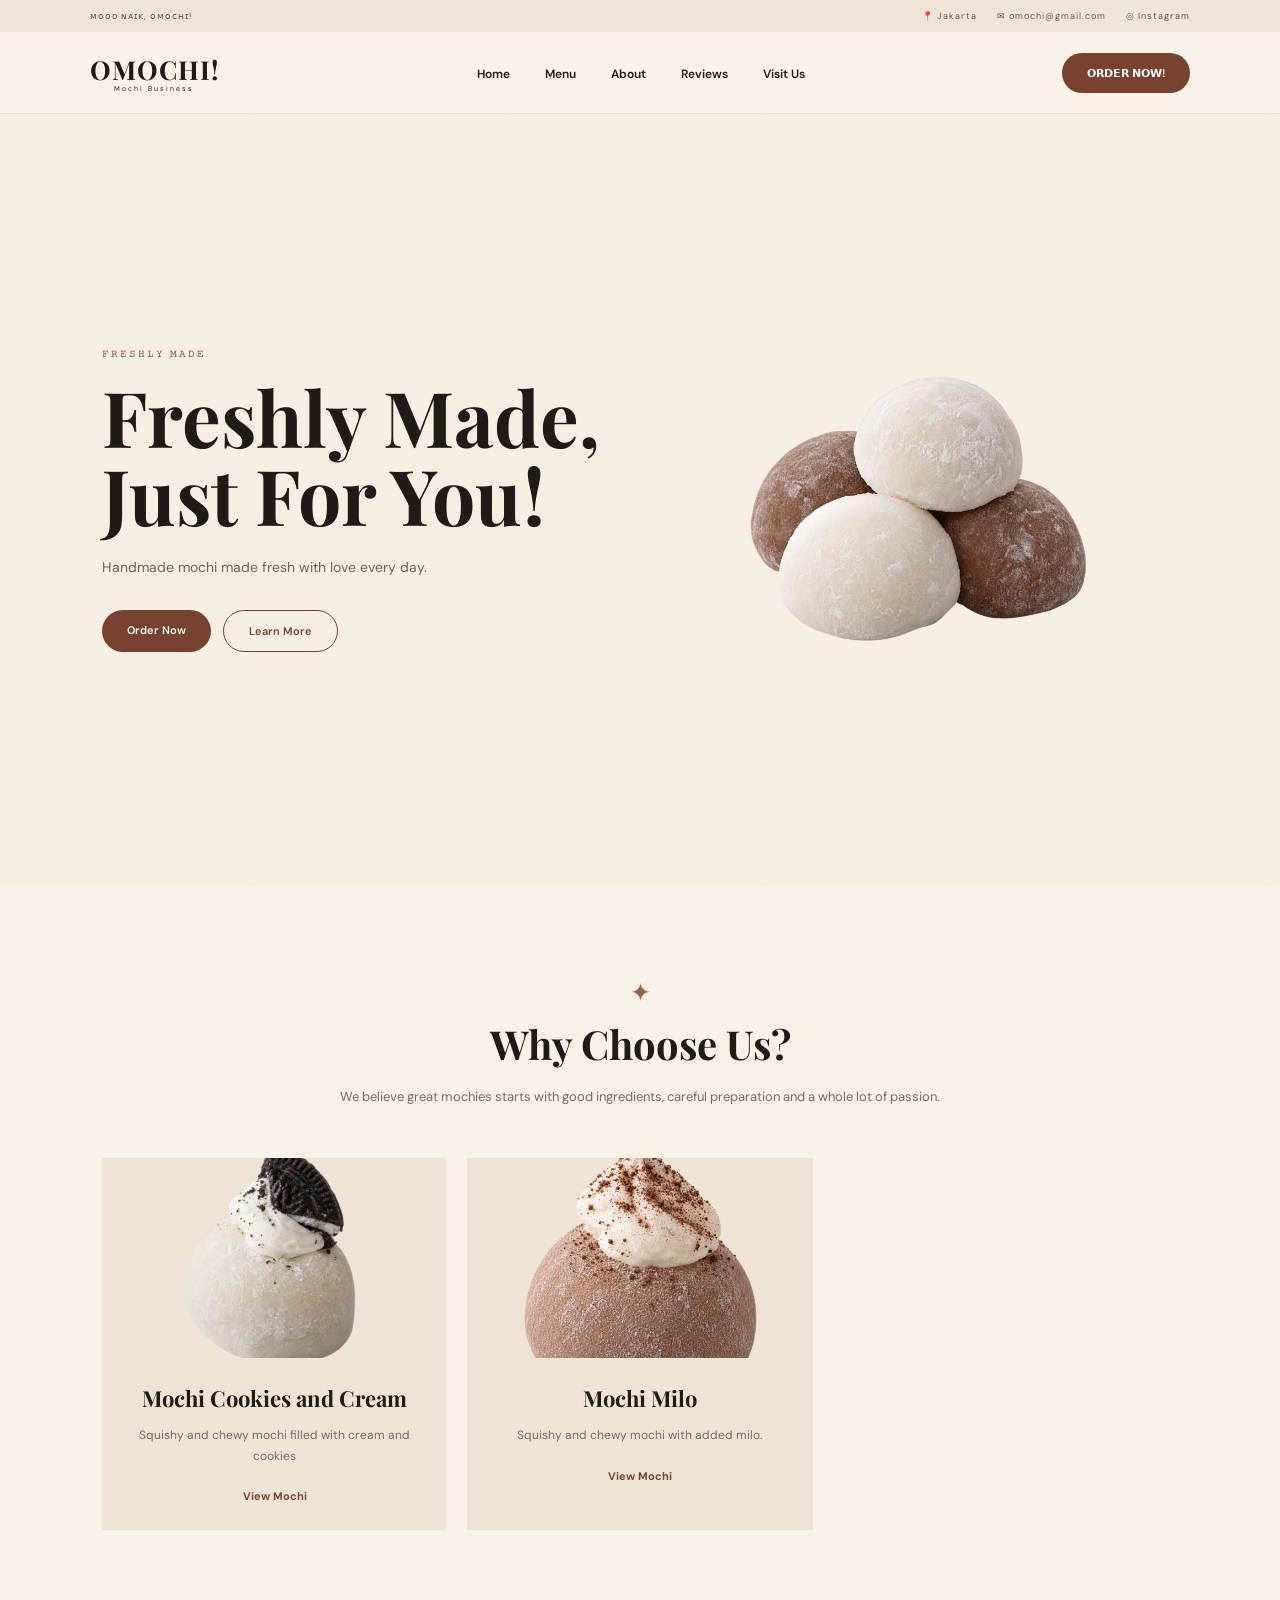
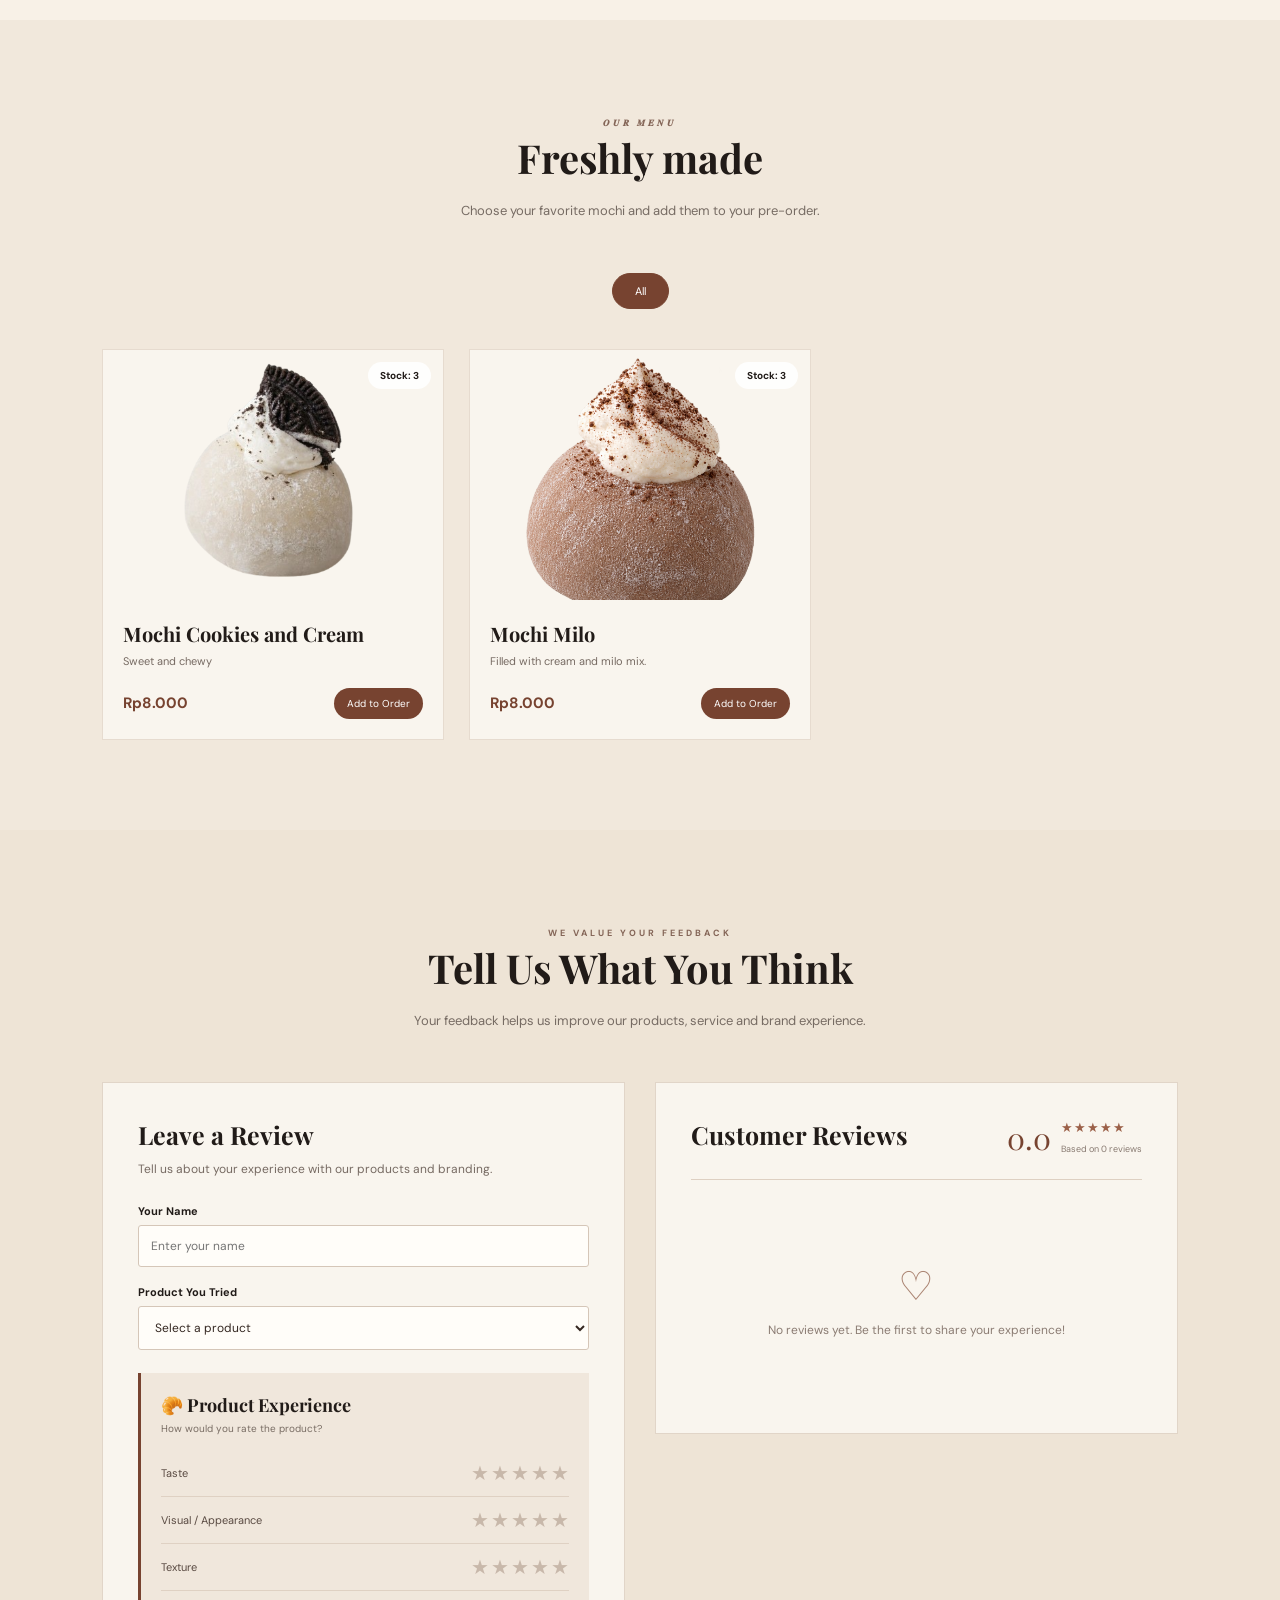
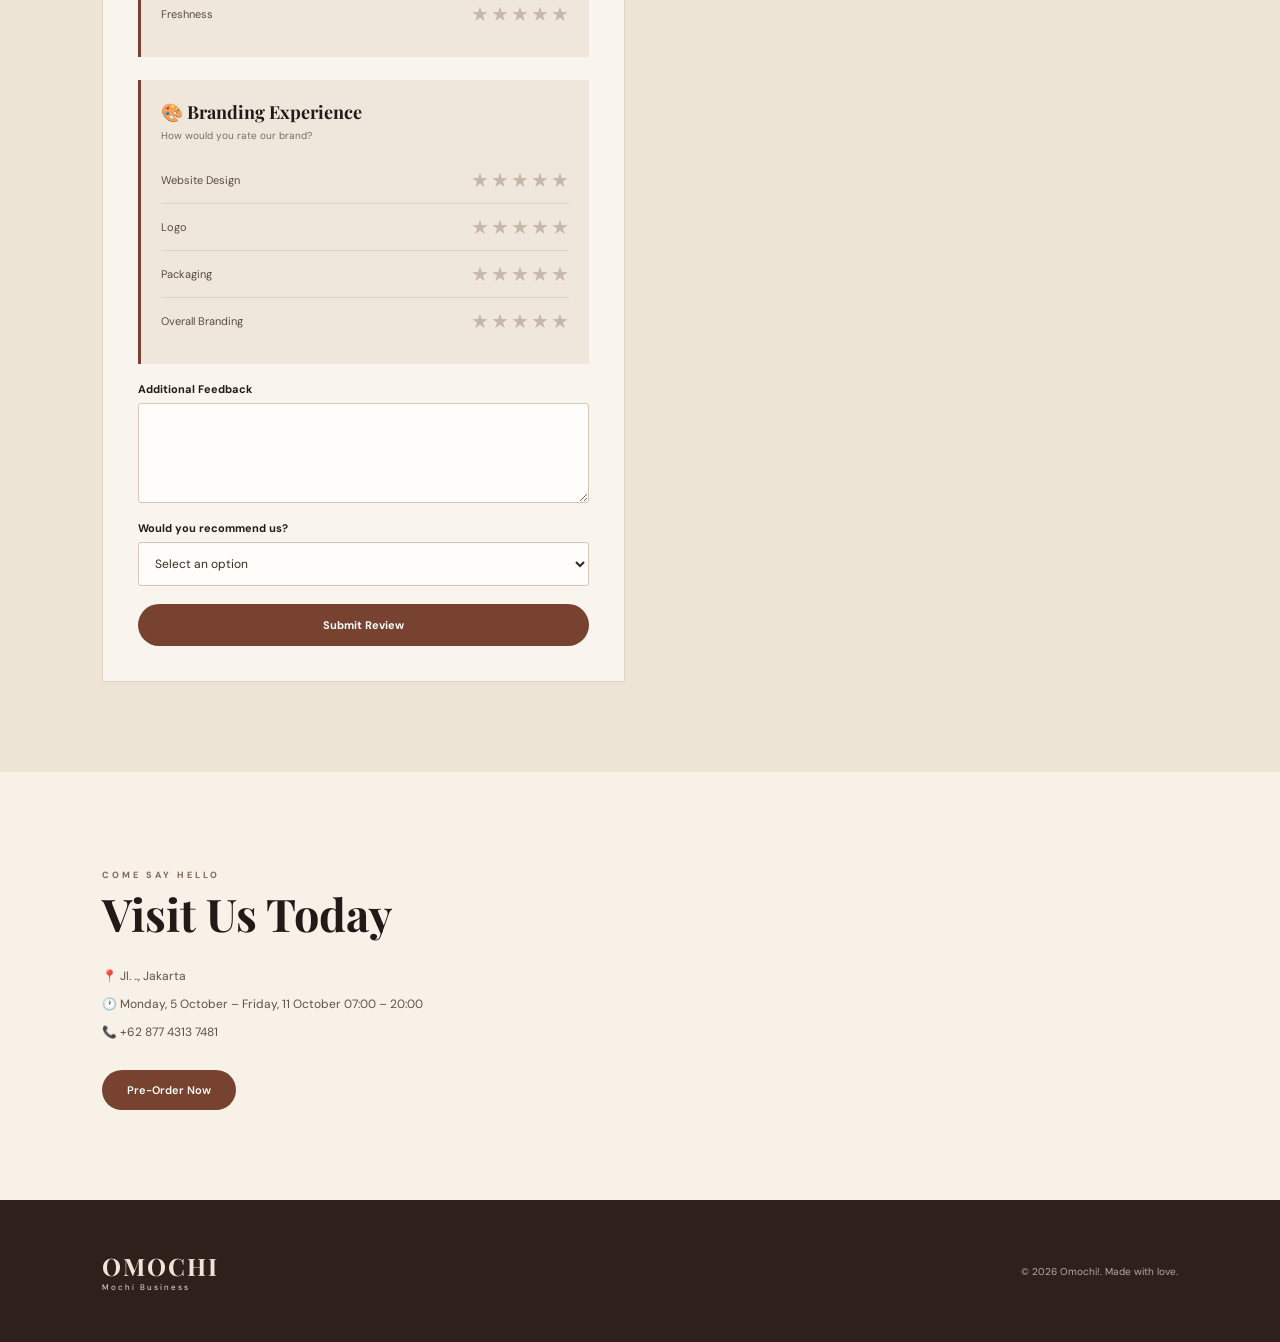
==== index.html @ c8cf7327 "Add files via upload" ====
<!DOCTYPE html>
<html lang="en">
<head>
    <meta charset="UTF-8">
    <meta name="viewport" content="width=device-width, initial-scale=1.0">

    <title>𝕆𝕄𝕆ℂℍ𝕀!</title>

    <link rel="stylesheet" href="omochi.css">

    <!-- Google Font -->
    <link rel="preconnect" href="https://fonts.googleapis.com">
    <link rel="preconnect" href="https://fonts.gstatic.com" crossorigin>
    <link
        href="https://fonts.googleapis.com/css2?family=DM+Sans:wght@400;500;600;700&family=Playfair+Display:wght@500;600;700&display=swap"
        rel="stylesheet"
    >
</head>

<body>

<!-- ================= HEADER ================= -->

<header class="header">

    <div class="top-bar">
        <p>ᴍᴏᴏᴅ ɴᴀɪᴋ, ᴏᴍᴏᴄʜɪ!</p>

        <div class="top-links">
            <span>📍 Jakarta</span>
            <span>✉ omochi@gmail.com</span>
            <span>◎ Instagram</span>
        </div>
    </div>

    <nav class="navbar">

        <a href="#home" class="logo">
            <span>OMOCHI!</span>
            <small>Mochi Business</small>
        </a>

        <button class="menu-toggle" id="menuToggle">
            ☰
        </button>

        <ul class="nav-links" id="navLinks">
            <li><a href="#home">Home</a></li>
            <li><a href="#menu">Menu</a></li>
            <li><a href="#about">About</a></li>
            <li><a href="#reviews">Reviews</a></li>
            <li><a href="#visit">Visit Us</a></li>
        </ul>

        <button class="order-button" onclick="openOrder()">
            𝗢𝗥𝗗𝗘𝗥 𝗡𝗢𝗪!
        </button>

    </nav>

</header>


<!-- ================= HERO ================= -->

<section class="hero" id="home">

    <div class="hero-content">

        <p class="eyebrow">𝙵𝚁𝙴𝚂𝙷𝙻𝚈 𝙼𝙰𝙳𝙴</p>

        <h1>
            Freshly Made,
            <br>
            Just For You!
        </h1>

        <p class="hero-text">
            Handmade mochi
            made fresh with love every day.
        </p>

        <div class="hero-buttons">

            <a href="#menu" class="primary-button">
                Order Now
            </a>

            <a href="#about" class="secondary-button">
                Learn More
            </a>

        </div>

    </div>

     <!-- RIGHT SIDE IMAGE -->

    <div class="hero-image">

        <img
            src="mochibrownandwhite.png"
            alt="Fresh handmade mochi">

    </div>

</section>


<!-- ================= WHY CHOOSE US ================= -->

<section class="why-us" id="about">

    <div class="section-heading">

        <span class="little-icon">✦</span>

        <h2>Why Choose Us?</h2>

        <p>
            We believe great mochies starts with good ingredients,
            careful preparation and a whole lot of passion.
        </p>

    </div>


    <div class="feature-grid">

        <article class="feature-card">

            <img src="mochi-removebg-preview.png" alt="Mochi cookies and cream">

            <div class="feature-content">

                <h3>Mochi Cookies and Cream</h3>

                <p>
                    Squishy and chewy mochi 
                    filled with cream and cookies
                </p>

                <a href="#menu">View Mochi</a>

            </div>

        </article>


        <article class="feature-card">

            <img src="cocoamochi.png" alt="Mochi Milo">

            <div class="feature-content">

                <h3>Mochi Milo</h3>

                <p>
                    Squishy and chewy mochi 
                    with added milo.
                </p>

                <a href="#menu">View Mochi</a>

            </div>

        </article>

    </div>

</section>


<!-- ================= MENU ================= -->

<section class="menu-section" id="menu">

    <div class="section-heading">

        <span class="eyebrow">𝑶𝑼𝑹 𝑴𝑬𝑵𝑼</span>

        <h2>Freshly made</h2>

        <p>
            Choose your favorite mochi and add them to your pre-order.
        </p>

    </div>


    <!-- CATEGORY BUTTONS -->

    <div class="category-buttons">

        <button class="category active" data-category="all">
            All
        </button>

    </div>


    <!-- PRODUCTS -->

    <div class="product-grid" id="productGrid">


        <!-- Mochi Cookies and Cream -->

        <article class="product-card" data-category="pastry">

            <div class="product-image">

                <img src="mochi-removebg-preview.png" alt="Mochi Cookies and Cream">

                <span class="stock-badge">
                    Stock: <span class="stock-number" data-id="croissant"></span>
                </span>

            </div>

            <div class="product-info">

                <h3>Mochi Cookies and Cream</h3>

                <p>
                    Sweet and chewy
                </p>

                <div class="product-bottom">

                    <strong>Rp8.000</strong>

                    <button
                        class="add-button"
                        data-id="croissant"
                        onclick="addToOrder('croissant')">
                        Add to Order
                    </button>

                </div>

            </div>

        </article>


        <!-- Mochi Milo -->

        <article class="product-card" data-category="pastry">

            <div class="product-image">

                <img src="cocoamochi.png" alt="Mochi Milo">

                <span class="stock-badge">
                    Stock: <span class="stock-number" data-id="chocolate"></span>
                </span>

            </div>

            <div class="product-info">

                <h3>Mochi Milo</h3>

                <p>
                    Filled with cream and milo mix.
                </p>

                <div class="product-bottom">

                    <strong>Rp8.000</strong>

                    <button
                        class="add-button"
                        data-id="chocolate"
                        onclick="addToOrder('chocolate')">
                        Add to Order
                    </button>

                </div>

            </div>

        </article>

</section>

<!-- ================= REVIEWS ================= -->

<section class="reviews-section" id="reviews">

    <div class="section-heading">

        <span class="eyebrow">WE VALUE YOUR FEEDBACK</span>

        <h2>Tell Us What You Think</h2>

        <p>
            Your feedback helps us improve our products,
            service and brand experience.
        </p>

    </div>


    <div class="review-container">

        <!-- REVIEW FORM -->

        <div class="review-form-card">

            <h3>Leave a Review</h3>

            <p class="review-description">
                Tell us about your experience with our products
                and branding.
            </p>


            <form id="reviewForm">


                <!-- NAME -->

                <label>
                    Your Name

                    <input
                        type="text"
                        id="reviewName"
                        placeholder="Enter your name"
                        required
                    >

                </label>


                <!-- PRODUCT -->

                <label>
                    Product You Tried

                    <select id="reviewProduct" required>

                        <option value="">
                            Select a product
                        </option>

                        <option>
                            Mochi Cookies and Cream
                        </option>

                        <option>
                            Mochi Milo
                        </option>

                    </select>

                </label>


                <!-- PRODUCT RATING -->

                <div class="rating-group">

                    <h4>🥐 Product Experience</h4>

                    <p>
                        How would you rate the product?
                    </p>


                    <div class="rating-row">

                        <span>Taste</span>

                        <div class="stars"
                             data-rating="taste">

                            <button type="button" data-value="1">★</button>
                            <button type="button" data-value="2">★</button>
                            <button type="button" data-value="3">★</button>
                            <button type="button" data-value="4">★</button>
                            <button type="button" data-value="5">★</button>

                        </div>

                    </div>


                    <div class="rating-row">

                        <span>Visual / Appearance</span>

                        <div class="stars"
                             data-rating="visual">

                            <button type="button" data-value="1">★</button>
                            <button type="button" data-value="2">★</button>
                            <button type="button" data-value="3">★</button>
                            <button type="button" data-value="4">★</button>
                            <button type="button" data-value="5">★</button>

                        </div>

                    </div>


                    <div class="rating-row">

                        <span>Texture</span>

                        <div class="stars"
                             data-rating="texture">

                            <button type="button" data-value="1">★</button>
                            <button type="button" data-value="2">★</button>
                            <button type="button" data-value="3">★</button>
                            <button type="button" data-value="4">★</button>
                            <button type="button" data-value="5">★</button>

                        </div>

                    </div>


                    <div class="rating-row">

                        <span>Freshness</span>

                        <div class="stars"
                             data-rating="freshness">

                            <button type="button" data-value="1">★</button>
                            <button type="button" data-value="2">★</button>
                            <button type="button" data-value="3">★</button>
                            <button type="button" data-value="4">★</button>
                            <button type="button" data-value="5">★</button>

                        </div>

                    </div>

                </div>


                <!-- BRANDING -->

                <div class="rating-group">

                    <h4>🎨 Branding Experience</h4>

                    <p>
                        How would you rate our brand?
                    </p>


                    <div class="rating-row">

                        <span>Website Design</span>

                        <div class="stars"
                             data-rating="website">

                            <button type="button" data-value="1">★</button>
                            <button type="button" data-value="2">★</button>
                            <button type="button" data-value="3">★</button>
                            <button type="button" data-value="4">★</button>
                            <button type="button" data-value="5">★</button>

                        </div>

                    </div>


                    <div class="rating-row">

                        <span>Logo</span>

                        <div class="stars"
                             data-rating="logo">

                            <button type="button" data-value="1">★</button>
                            <button type="button" data-value="2">★</button>
                            <button type="button" data-value="3">★</button>
                            <button type="button" data-value="4">★</button>
                            <button type="button" data-value="5">★</button>

                        </div>

                    </div>


                    <div class="rating-row">

                        <span>Packaging</span>

                        <div class="stars"
                             data-rating="packaging">

                            <button type="button" data-value="1">★</button>
                            <button type="button" data-value="2">★</button>
                            <button type="button" data-value="3">★</button>
                            <button type="button" data-value="4">★</button>
                            <button type="button" data-value="5">★</button>

                        </div>

                    </div>


                    <div class="rating-row">

                        <span>Overall Branding</span>

                        <div class="stars"
                             data-rating="branding">

                            <button type="button" data-value="1">★</button>
                            <button type="button" data-value="2">★</button>
                            <button type="button" data-value="3">★</button>
                            <button type="button" data-value="4">★</button>
                            <button type="button" data-value="5">★</button>

                        </div>

                    </div>

                </div>


                <!-- FEEDBACK -->

                <label>

                    Additional Feedback

                    <textarea
                        id="reviewFeedback"
                        placeholder="What did you like? What could we improve?"
                        required>
                    </textarea>

                </label>


                <!-- RECOMMENDATION -->

                <label>

                    Would you recommend us?

                    <select id="recommendation" required>

                        <option value="">
                            Select an option
                        </option>

                        <option>
                            Definitely!
                        </option>

                        <option>
                            Probably
                        </option>

                        <option>
                            Maybe
                        </option>

                        <option>
                            Not yet
                        </option>

                    </select>

                </label>


                <button
                    type="submit"
                    class="submit-review-button">

                    Submit Review

                </button>

            </form>

        </div>


        <!-- REVIEWS DISPLAY -->

        <div class="reviews-display">

            <div class="reviews-header">

                <h3>Customer Reviews</h3>

                <div class="overall-rating">

                    <span id="averageRating">
                        0.0
                    </span>

                    <div>
                        <div class="average-stars">
                            ★★★★★
                        </div>

                        <small>
                            Based on
                            <span id="reviewCount">0</span>
                            reviews
                        </small>
                    </div>

                </div>

            </div>


            <div id="reviewList">

                <div class="no-reviews">

                    <span>♡</span>

                    <p>
                        No reviews yet.
                        Be the first to share your experience!
                    </p>

                </div>

            </div>

        </div>

    </div>

</section>

<!-- ================= VISIT US ================= -->

<section class="visit-section" id="visit">

    <div class="visit-content">

        <span class="eyebrow">COME SAY HELLO</span>

        <h2>Visit Us Today</h2>

        <p>
            
        </p>

        <div class="visit-info">

            <p>📍 Jl. .., Jakarta</p>

            <p>🕐 Monday, 5 October – Friday, 11 October 07:00 – 20:00</p>

            <p>📞 +62 877 4313 7481</p>

        </div>

        <button class="primary-button" onclick="openOrder()">
            Pre-Order Now
        </button>

    </div>

</section>


<!-- ================= FOOTER ================= -->

<footer>

    <div class="footer-logo">

        <h2>OMOCHI</h2>

        <p>Mochi Business</p>

    </div>

    <p>
        © 2026 Omochi!. Made with love.
    </p>

</footer>


<!-- ================= ORDER MODAL ================= -->

<div class="order-modal" id="orderModal">

    <div class="order-box">

        <button class="close-button" onclick="closeOrder()">
            ×
        </button>

        <h2>Your Pre-Order</h2>

        <p class="order-subtitle">
            Freshly made just for you.
        </p>


        <!-- ORDER ITEMS -->

        <div id="orderItems">

            <p class="empty-order">
                Your order is empty.
            </p>

        </div>


        <!-- TOTAL -->

        <div class="order-total">

            <span>Total</span>

            <strong id="orderTotal">
                Rp0
            </strong>

        </div>


        <!-- CUSTOMER FORM -->

        <form id="orderForm">

            <label>
                Your Name
                <input
                    type="text"
                    id="customerName"
                    placeholder="Enter your name"
                    required
                >
            </label>


            <label>
                WhatsApp Number
                <input
                    type="tel"
                    id="customerPhone"
                    placeholder="08xxxxxxxxxx"
                    required
                >
            </label>

            <label>
                Notes
                <textarea
                    id="orderNotes"
                    placeholder="Any special requests?"
                ></textarea>
            </label>

            <button
                type="submit"
                class="checkout-button"
                id="checkoutButton">

                Place Pre-Order

            </button>

        </form>

    </div>

</div>


<!-- ================= SUCCESS MESSAGE ================= -->

<div class="success-popup" id="successPopup">

    <div class="success-content">

        <div class="success-icon">
            ✓
        </div>

        <h2>Order Received!</h2>

        <p>
            Thank you! Your pre-order has been recorded.
        </p>

        <button onclick="closeSuccess()">
            Done
        </button>

    </div>

</div>


<script src="script.js"></script>

</body>
</html>
---- omochi.css ----
/* =========================================
   GENERAL
========================================= */

* {
    margin: 0;
    padding: 0;
    box-sizing: border-box;
}

html {
    scroll-behavior: smooth;
}

body {
    font-family: "DM Sans", sans-serif;
    background: #f5eee4;
    color: #211b18;
}

img {
    width: 100%;
    display: block;
    object-fit: cover;
}

button,
input,
textarea,
select {
    font-family: inherit;
}

button {
    cursor: pointer;
}

a {
    text-decoration: none;
    color: inherit;
}


/* =========================================
   TOP BAR
========================================= */

.top-bar {
    height: 32px;

    background: #eee5d8;

    display: flex;
    align-items: center;
    justify-content: space-between;

    padding: 0 7%;

    font-size: 9px;

    letter-spacing: 1px;

    color: #66584e;
}

.top-links {
    display: flex;
    gap: 20px;
}


/* =========================================
   NAVBAR
========================================= */

.navbar {
    height: 82px;

    display: flex;
    align-items: center;
    justify-content: space-between;

    padding: 0 7%;

    background: #f8f2e9;

    position: sticky;
    top: 0;

    z-index: 1000;

    border-bottom: 1px solid #e7ded2;
}

.logo {
    display: flex;
    flex-direction: column;
}

.logo span {
    font-family: "Playfair Display", serif;

    font-size: 26px;

    font-weight: 700;

    letter-spacing: 1px;
}

.logo small {
    font-size: 7px;

    letter-spacing: 2px;

    text-align: center;

    margin-top: -3px;
}

.nav-links {
    display: flex;

    gap: 35px;

    list-style: none;
}

.nav-links a {
    font-size: 12px;

    font-weight: 600;

    position: relative;

    transition: 0.3s;
}

.nav-links a::after {
    content: "";

    position: absolute;

    width: 0;

    height: 2px;

    left: 0;

    bottom: -8px;

    background: #7d4835;

    transition: 0.3s;
}

.nav-links a:hover::after {
    width: 100%;
}

.order-button,
.primary-button {
    border: none;

    background: #774330;

    color: white;

    padding: 13px 25px;

    border-radius: 30px;

    font-size: 11px;

    font-weight: 600;

    transition: 0.3s;
}

.order-button:hover,
.primary-button:hover {
    background: #4f2b20;

    transform: translateY(-2px);
}

.menu-toggle {
    display: none;

    background: none;

    border: none;

    font-size: 25px;
}


/* =========================================
   HERO
========================================= */

.hero {
    min-height: calc(100vh - 128px);

    display: grid;
    grid-template-columns: 1fr 1fr;
    align-items: center;

    padding: 70px 8%;

    /* Background image + transparent cream overlay */
    background-image:
        linear-gradient(
            rgba(247, 239, 228, 0.65),
            rgba(247, 239, 228, 0.65)
        ),
        url("c:\Users\cheri\OneDrive\Documents\Omochi website\wallpaper.png");

    background-size: cover;
    background-position: center;
    background-repeat: no-repeat;
}

.hero-content {
    max-width: 650px;
}

.hero-image {
    width: 100%;
    height: 100%;

    display: flex;
    justify-content: center;
    align-items: center;

    padding: 30px;
}

.hero-image img {
    width: 100%;
    max-width: 420px;
    height: auto;
    object-fit: contain;
}

.eyebrow {
    font-size: 9px;

    letter-spacing: 3px;

    font-weight: 700;

    color: #846557;

    margin-bottom: 17px;
}

.hero h1 {
    font-family: "Playfair Display", serif;

    font-size: clamp(45px, 6vw, 78px);

    line-height: 1.02;

    margin-bottom: 22px;
}

.hero-text {
    max-width: 450px;

    color: #6e625a;

    font-size: 14px;

    line-height: 1.8;

    margin-bottom: 30px;
}

.hero-buttons {
    display: flex;

    gap: 12px;
}

.secondary-button {
    padding: 13px 25px;

    border: 1px solid #774330;

    color: #774330;

    border-radius: 30px;

    font-size: 11px;

    font-weight: 600;

    transition: 0.3s;
}

.secondary-button:hover {
    background: #774330;

    color: white;
}


/* =========================================
   SECTIONS
========================================= */

section {
    padding: 90px 8%;
}

.section-heading {
    text-align: center;

    max-width: 650px;

    margin: 0 auto 50px;
}

.section-heading h2 {
    font-family: "Playfair Display", serif;

    font-size: 40px;

    margin-bottom: 15px;
}

.section-heading p {
    color: #766b63;

    font-size: 13px;

    line-height: 1.8;
}

.little-icon {
    color: #9c6048;

    font-size: 25px;

    display: block;

    margin-bottom: 8px;
}


/* =========================================
   WHY US
========================================= */

.why-us {
    background: #f8f1e7;
}

.feature-grid {
    display: grid;

    grid-template-columns: repeat(3, 1fr);

    gap: 20px;

    max-width: 1100px;

    margin: auto;
}

.feature-card {
    background: #eee4d6;

    transition: 0.3s;

    overflow: hidden;
}

.feature-card:hover {
    transform: translateY(-8px);

    box-shadow:
        0 15px 30px rgba(68, 45, 35, 0.1);
}

.feature-card img {
    height: 200px;
}

.feature-content {
    padding: 25px;

    text-align: center;
}

.feature-content h3 {
    font-family: "Playfair Display", serif;

    font-size: 22px;

    margin-bottom: 12px;
}

.feature-content p {
    font-size: 12px;

    line-height: 1.7;

    color: #776b63;

    margin-bottom: 18px;
}

.feature-content a {
    color: #774330;

    font-size: 11px;

    font-weight: 700;
}


/* =========================================
   MENU
========================================= */

.menu-section {
    background: #f1e8dc;
}

.category-buttons {
    display: flex;

    justify-content: center;

    gap: 10px;

    margin-bottom: 40px;
}

.category {
    border: 1px solid #cdbdaf;

    background: transparent;

    padding: 10px 22px;

    border-radius: 30px;

    color: #634b40;

    font-size: 11px;

    transition: 0.3s;
}

.category:hover,
.category.active {
    background: #774330;

    color: white;

    border-color: #774330;
}

.product-grid {
    max-width: 1100px;

    margin: auto;

    display: grid;

    grid-template-columns: repeat(3, 1fr);

    gap: 25px;
}

.product-card {
    background: #f9f5ee;

    overflow: hidden;

    transition: 0.3s;

    border: 1px solid #e6dbcf;
}

.product-card:hover {
    transform: translateY(-6px);

    box-shadow:
        0 12px 30px rgba(65, 42, 30, 0.1);
}

.product-image {
    position: relative;
}

.product-image img {
    height: 250px;
}

.stock-badge {
    position: absolute;

    top: 12px;

    right: 12px;

    background: rgba(255, 255, 255, 0.9);

    padding: 7px 12px;

    border-radius: 20px;

    font-size: 10px;

    font-weight: 700;
}

.product-info {
    padding: 20px;
}

.product-info h3 {
    font-family: "Playfair Display", serif;

    font-size: 20px;

    margin-bottom: 7px;
}

.product-info p {
    font-size: 11px;

    color: #766a62;

    margin-bottom: 20px;
}

.product-bottom {
    display: flex;

    justify-content: space-between;

    align-items: center;
}

.product-bottom strong {
    color: #774330;

    font-size: 15px;
}

.add-button {
    background: #774330;

    color: white;

    border: none;

    padding: 9px 13px;

    border-radius: 20px;

    font-size: 10px;

    transition: 0.3s;
}

.add-button:hover {
    background: #4e2b21;
}

.add-button:disabled {
    background: #aaa;

    cursor: not-allowed;

    opacity: 0.7;
}


/* =========================================
   REVIEWS
========================================= */

.reviews-section {
    background: #eee4d6;
}

.review-container {
    max-width: 1100px;

    margin: auto;

    display: grid;

    grid-template-columns: 1fr 1fr;

    gap: 30px;

    align-items: start;
}


/* REVIEW FORM */

.review-form-card {
    background: #f9f5ee;

    padding: 35px;

    border: 1px solid #e1d5c8;
}

.review-form-card h3,
.reviews-display h3 {
    font-family: "Playfair Display", serif;

    font-size: 25px;

    margin-bottom: 8px;
}

.review-description {
    color: #766a62;

    font-size: 12px;

    line-height: 1.7;

    margin-bottom: 25px;
}

#reviewForm {
    display: flex;

    flex-direction: column;

    gap: 18px;
}

#reviewForm label {
    display: flex;

    flex-direction: column;

    gap: 7px;

    font-size: 11px;

    font-weight: 700;
}

#reviewForm input,
#reviewForm select,
#reviewForm textarea {
    width: 100%;

    border: 1px solid #d5c6b8;

    background: #fffdf9;

    padding: 12px;

    border-radius: 3px;

    outline: none;

    font-size: 12px;

    color: #352822;
}

#reviewForm input:focus,
#reviewForm select:focus,
#reviewForm textarea:focus {
    border-color: #774330;
}

#reviewForm textarea {
    min-height: 100px;

    resize: vertical;
}


/* RATING GROUP */

.rating-group {
    background: #f0e7dc;

    padding: 20px;

    margin-top: 5px;

    border-left: 3px solid #774330;
}

.rating-group h4 {
    font-family: "Playfair Display", serif;

    font-size: 18px;

    margin-bottom: 5px;
}

.rating-group > p {
    font-size: 10px;

    color: #786c63;

    margin-bottom: 15px;
}


/* RATING ROW */

.rating-row {
    display: flex;

    justify-content: space-between;

    align-items: center;

    gap: 10px;

    padding: 10px 0;

    border-bottom: 1px solid #dfd1c3;
}

.rating-row:last-child {
    border-bottom: none;
}

.rating-row > span {
    font-size: 11px;

    color: #594a42;
}


/* STARS */

.stars {
    display: flex;

    gap: 2px;
}

.stars button {
    border: none;

    background: transparent;

    color: #c8b8aa;

    font-size: 20px;

    padding: 0;

    transition: 0.2s;
}

.stars button:hover {
    transform: scale(1.15);

    color: #9b6048;
}

.stars button.selected {
    color: #9b6048;
}


/* SUBMIT */

.submit-review-button {
    border: none;

    background: #774330;

    color: white;

    padding: 14px;

    border-radius: 30px;

    font-size: 11px;

    font-weight: 700;

    transition: 0.3s;
}

.submit-review-button:hover {
    background: #4f2b20;

    transform: translateY(-2px);
}


/* CUSTOMER REVIEWS */

.reviews-display {
    background: #f9f5ee;

    padding: 35px;

    border: 1px solid #e1d5c8;

    min-height: 300px;
}

.reviews-header {
    display: flex;

    justify-content: space-between;

    align-items: center;

    gap: 20px;

    border-bottom: 1px solid #ded0c2;

    padding-bottom: 20px;

    margin-bottom: 20px;
}


/* AVERAGE */

.overall-rating {
    display: flex;

    align-items: center;

    gap: 10px;
}

#averageRating {
    font-family: "Playfair Display", serif;

    font-size: 30px;

    color: #774330;
}

.average-stars {
    color: #9b6048;

    letter-spacing: 1px;

    font-size: 13px;
}

.overall-rating small {
    color: #887a71;

    font-size: 9px;
}


/* REVIEW */

.customer-review {
    padding: 20px 0;

    border-bottom: 1px solid #ded0c2;
}

.customer-review:last-child {
    border-bottom: none;
}

.customer-review-header {
    display: flex;

    justify-content: space-between;

    align-items: center;

    margin-bottom: 10px;
}

.customer-name {
    font-family: "Playfair Display", serif;

    font-size: 16px;
}

.customer-product {
    font-size: 9px;

    color: #887970;

    margin-top: 3px;
}

.customer-rating {
    color: #9b6048;

    font-size: 12px;
}

.customer-review p {
    font-size: 11px;

    line-height: 1.7;

    color: #655951;

    margin-bottom: 12px;
}

.review-tags {
    display: flex;

    flex-wrap: wrap;

    gap: 6px;
}

.review-tag {
    background: #eee2d5;

    padding: 5px 9px;

    border-radius: 20px;

    font-size: 8px;

    color: #76574a;
}


/* EMPTY REVIEWS */

.no-reviews {
    text-align: center;

    padding: 60px 20px;

    color: #8b7c73;
}

.no-reviews span {
    font-size: 40px;

    display: block;

    margin-bottom: 10px;

    color: #a98270;
}

.no-reviews p {
    font-size: 12px;
}


/* =========================================
   VISIT
========================================= */

.visit-section {
    display: grid;

    grid-template-columns: 1fr 1fr;

    align-items: center;

    gap: 60px;

    background: #f8f1e7;
}

.visit-content {
    max-width: 500px;
}

.visit-content h2 {
    font-family: "Playfair Display", serif;

    font-size: 45px;

    margin-bottom: 18px;
}

.visit-content > p {
    color: #756961;

    line-height: 1.8;

    font-size: 13px;

    margin-bottom: 25px;
}

.visit-info {
    margin-bottom: 30px;
}

.visit-info p {
    font-size: 12px;

    margin: 12px 0;

    color: #5f514a;
}

.visit-images {
    display: grid;

    grid-template-columns: 1fr 1fr;

    gap: 15px;
}

.visit-images img {
    height: 300px;
}

.visit-images img:first-child {
    margin-top: 35px;
}


/* =========================================
   FOOTER
========================================= */

footer {
    background: #2e211c;

    color: #eee4d8;

    padding: 50px 8%;

    display: flex;

    align-items: center;

    justify-content: space-between;
}

.footer-logo h2 {
    font-family: "Playfair Display", serif;

    letter-spacing: 2px;
}

.footer-logo p {
    font-size: 8px;

    letter-spacing: 2px;
}

footer > p {
    font-size: 10px;

    color: #b9aaa0;
}


/* =========================================
   ORDER MODAL
========================================= */

.order-modal {
    position: fixed;

    inset: 0;

    background: rgba(25, 17, 13, 0.65);

    display: none;

    justify-content: center;

    align-items: center;

    z-index: 3000;

    padding: 20px;
}

.order-modal.show {
    display: flex;
}

.order-box {
    background: #f9f4eb;

    width: 100%;

    max-width: 550px;

    max-height: 90vh;

    overflow-y: auto;

    padding: 35px;

    position: relative;

    border-radius: 4px;

    animation: modalOpen 0.3s ease;
}

@keyframes modalOpen {

    from {
        opacity: 0;
        transform: translateY(20px);
    }

    to {
        opacity: 1;
        transform: translateY(0);
    }

}

.close-button {
    position: absolute;

    top: 15px;

    right: 20px;

    background: none;

    border: none;

    font-size: 30px;

    color: #654c42;
}

.order-box h2 {
    font-family: "Playfair Display", serif;

    font-size: 35px;
}

.order-subtitle {
    color: #786a61;

    font-size: 12px;

    margin-bottom: 25px;
}


/* ORDER ITEMS */

.order-item {
    display: flex;

    align-items: center;

    justify-content: space-between;

    gap: 15px;

    padding: 15px 0;

    border-bottom: 1px solid #ddd1c4;
}

.order-item-info {
    flex: 1;
}

.order-item-info h4 {
    font-family: "Playfair Display", serif;

    font-size: 16px;
}

.order-item-info p {
    font-size: 11px;

    color: #7c6f67;

    margin-top: 3px;
}

.quantity-controls {
    display: flex;

    align-items: center;

    gap: 10px;
}

.quantity-controls button {
    width: 28px;

    height: 28px;

    border-radius: 50%;

    border: 1px solid #bca99b;

    background: transparent;
}

.quantity-controls span {
    min-width: 20px;

    text-align: center;

    font-size: 12px;
}

.remove-item {
    background: none;

    border: none;

    color: #a65c4a;

    font-size: 11px;
}

.empty-order {
    text-align: center;

    color: #8a7a70;

    padding: 25px 0;

    font-size: 13px;
}


/* TOTAL */

.order-total {
    display: flex;

    justify-content: space-between;

    padding: 20px 0;

    margin-bottom: 15px;

    border-top: 2px solid #6e493b;

    font-size: 15px;
}

.order-total strong {
    color: #774330;
}


/* FORM */

#orderForm {
    display: flex;

    flex-direction: column;

    gap: 15px;
}

#orderForm label {
    display: flex;

    flex-direction: column;

    gap: 7px;

    font-size: 11px;

    font-weight: 700;
}

#orderForm input,
#orderForm textarea {
    border: 1px solid #d4c5b7;

    background: #fffdf9;

    padding: 12px;

    outline: none;

    border-radius: 3px;

    font-size: 12px;
}

#orderForm input:focus,
#orderForm textarea:focus {
    border-color: #774330;
}

#orderForm textarea {
    resize: vertical;

    min-height: 80px;
}

.checkout-button {
    margin-top: 5px;

    border: none;

    background: #774330;

    color: white;

    padding: 14px;

    border-radius: 30px;

    font-weight: 700;

    font-size: 12px;
}

.checkout-button:disabled {
    background: #999;

    cursor: not-allowed;
}


/* =========================================
   SUCCESS POPUP
========================================= */

.success-popup {
    position: fixed;

    inset: 0;

    background: rgba(25, 17, 13, 0.65);

    display: none;

    justify-content: center;

    align-items: center;

    z-index: 4000;
}

.success-popup.show {
    display: flex;
}

.success-content {
    background: #f9f4eb;

    width: 90%;

    max-width: 400px;

    padding: 45px 30px;

    text-align: center;
}

.success-icon {
    width: 55px;

    height: 55px;

    margin: 0 auto 15px;

    border-radius: 50%;

    background: #774330;

    color: white;

    display: flex;

    justify-content: center;

    align-items: center;

    font-size: 25px;
}

.success-content h2 {
    font-family: "Playfair Display", serif;

    margin-bottom: 10px;
}

.success-content p {
    font-size: 12px;

    color: #756a63;

    margin-bottom: 25px;
}

.success-content button {
    border: none;

    background: #774330;

    color: white;

    padding: 11px 25px;

    border-radius: 20px;
}


/* =========================================
   RESPONSIVE
========================================= */

@media (max-width: 850px) {

    .top-bar {
        display: none;
    }

    .navbar {
        height: 70px;
    }

    .menu-toggle {
        display: block;
    }

    .nav-links {
        position: absolute;

        top: 70px;

        left: 0;

        width: 100%;

        background: #f8f2e9;

        flex-direction: column;

        align-items: center;

        gap: 25px;

        padding: 30px;

        display: none;
    }

    .nav-links.active {
        display: flex;
    }

    .order-button {
        display: none;
    }

    .hero {
        min-height: 600px;

        background:
            linear-gradient(
                rgba(246,237,224,0.75),
                rgba(246,237,224,0.8)
            ),
            url("images/croissant.jpg");

        background-position: center;
    }

    .feature-grid,
    .product-grid {
        grid-template-columns: repeat(2, 1fr);
    }

    .review-container {
        grid-template-columns: 1fr;
    }

    .visit-section {
        grid-template-columns: 1fr;
    }

    footer {
        flex-direction: column;

        gap: 20px;

        text-align: center;
    }

}


@media (max-width: 550px) {

    section {
        padding: 65px 5%;
    }

    .hero {
        padding: 50px 7%;
    }

    .hero h1 {
        font-size: 45px;
    }

    .hero-buttons {
        flex-direction: column;

        align-items: flex-start;
    }

    .feature-grid,
    .product-grid {
        grid-template-columns: 1fr;
    }

    .category-buttons {
        flex-wrap: wrap;
    }

    .rating-row {
        flex-direction: column;

        align-items: flex-start;

        gap: 5px;
    }

    .reviews-header {
        flex-direction: column;

        align-items: flex-start;
    }

    .visit-images {
        grid-template-columns: 1fr;
    }

    .visit-images img:first-child {
        margin-top: 0;
    }

    .order-box {
        padding: 25px 20px;
    }

}
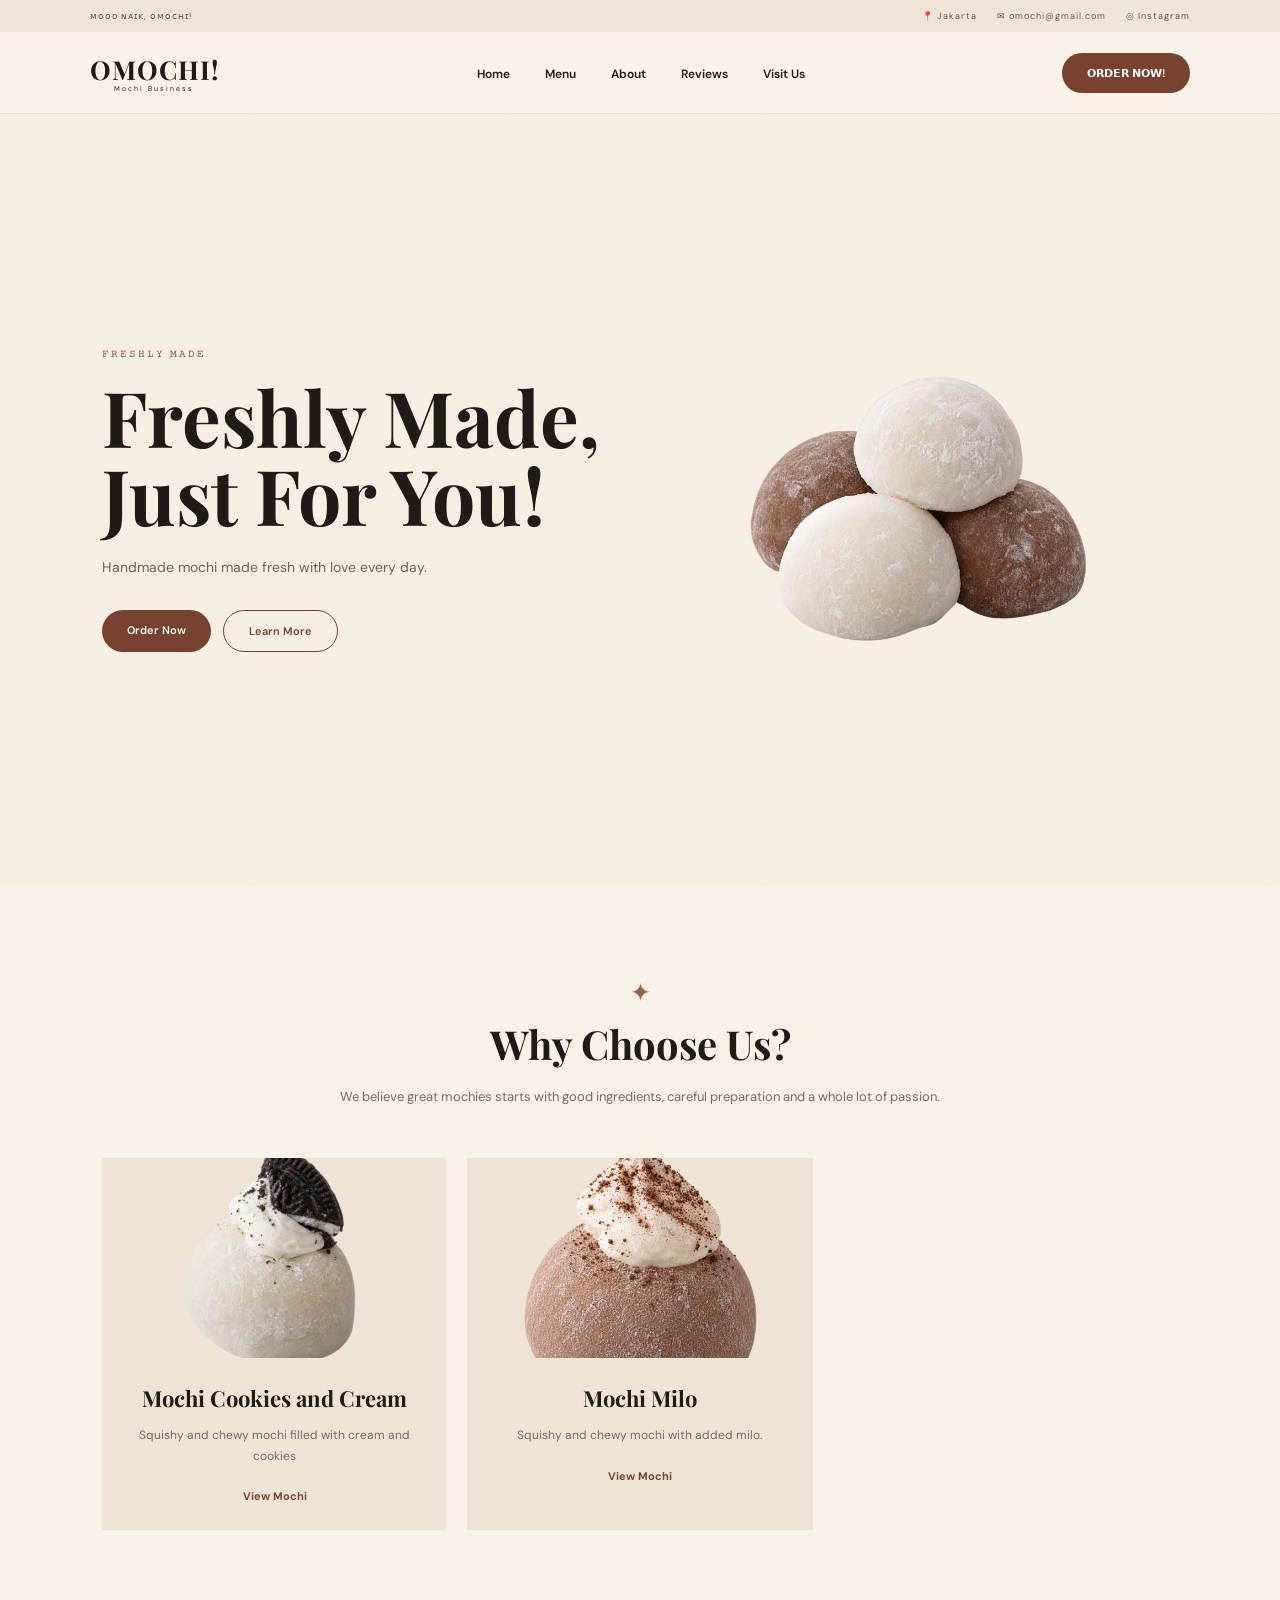
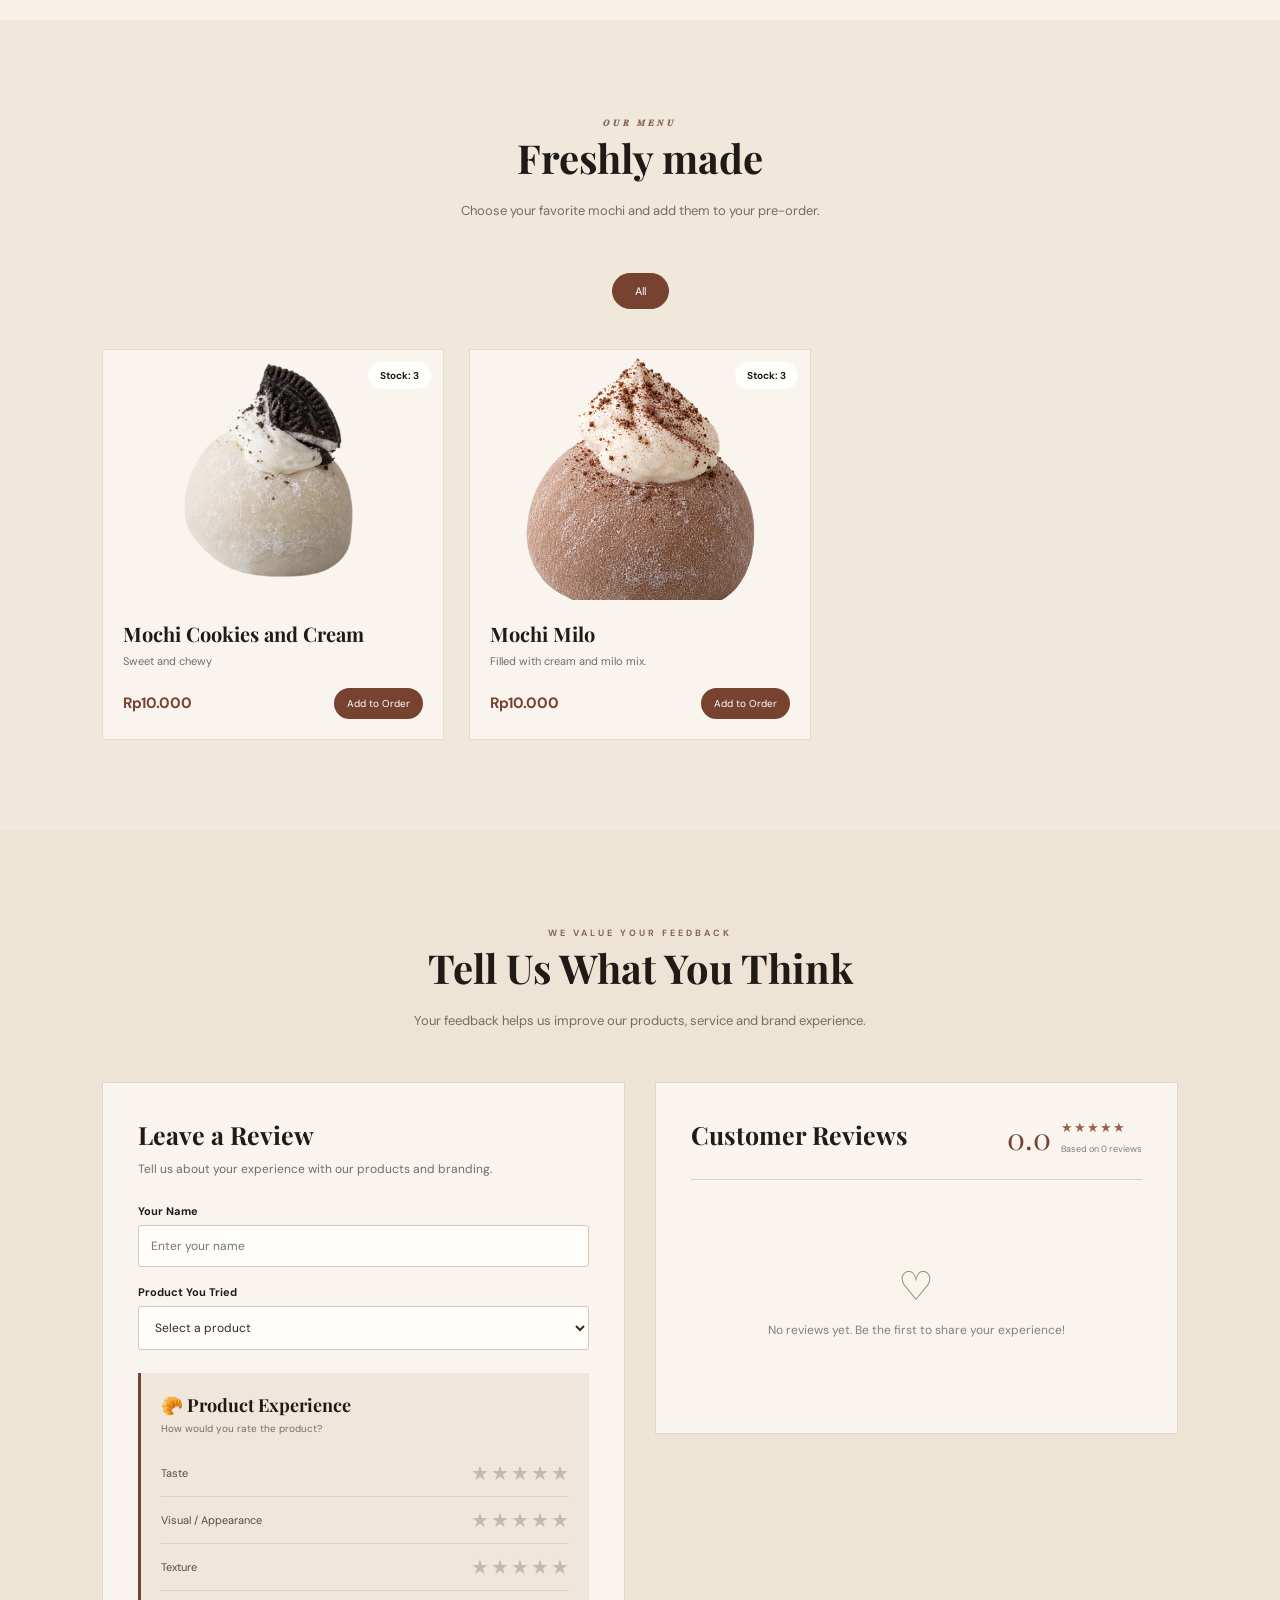
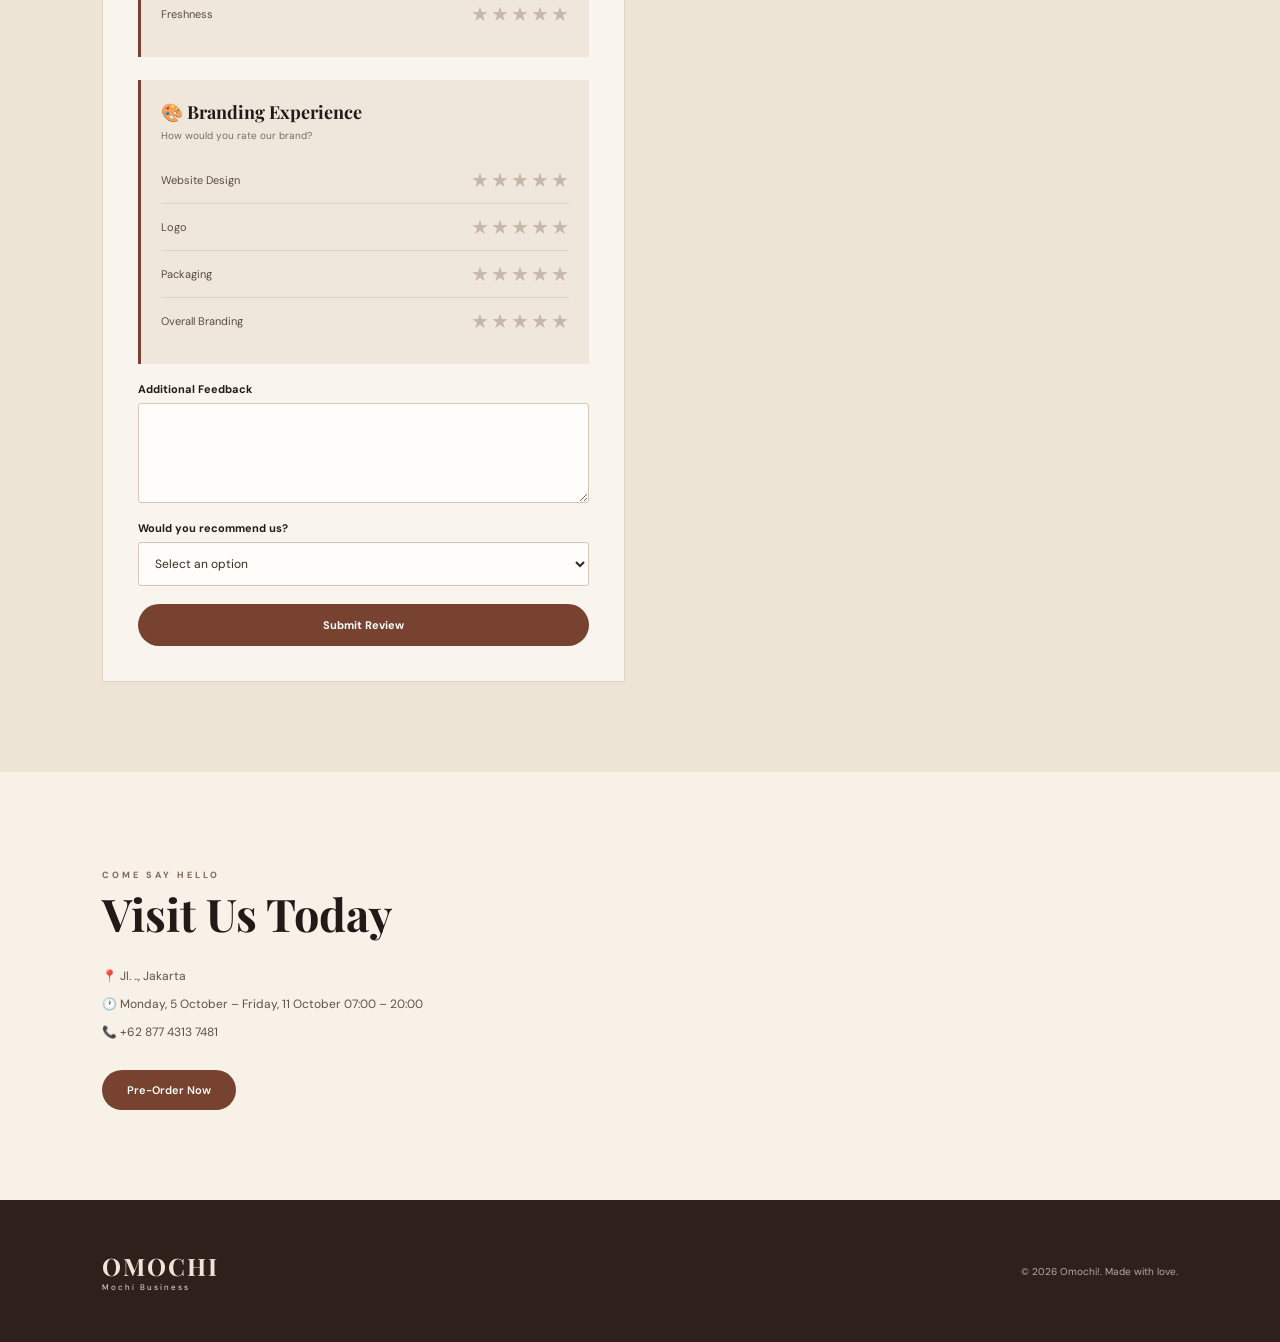
==== commit ea25176c: "Update index.html" ====
--- a/index.html
+++ b/index.html
@@ -228,7 +228,7 @@
 
                 <div class="product-bottom">
 
-                    <strong>Rp8.000</strong>
+                    <strong>Rp10.000</strong>
 
                     <button
                         class="add-button"
@@ -268,7 +268,7 @@
 
                 <div class="product-bottom">
 
-                    <strong>Rp8.000</strong>
+                    <strong>Rp10.000</strong>
 
                     <button
                         class="add-button"
@@ -812,4 +812,4 @@
 <script src="script.js"></script>
 
 </body>
-</html>+</html>
